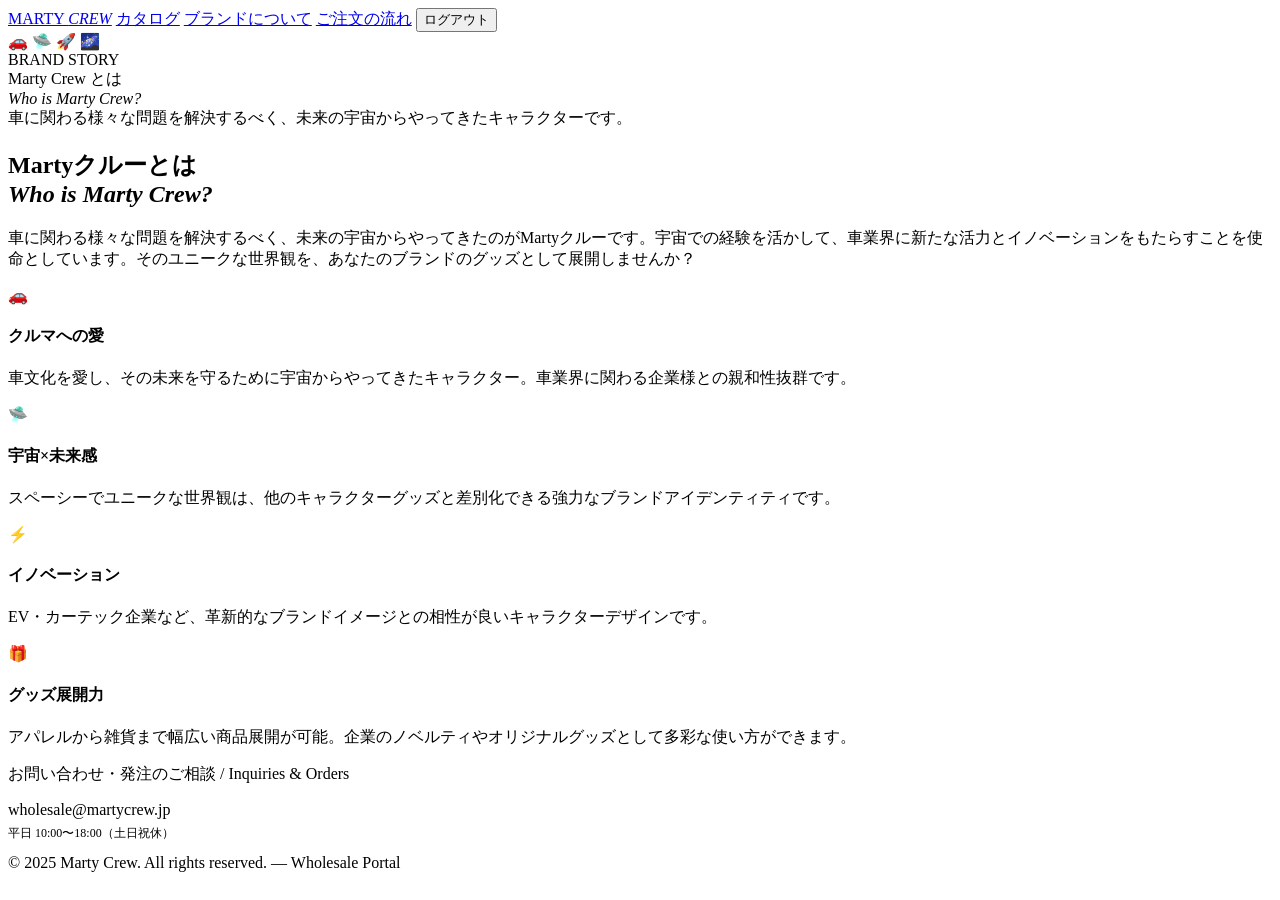
==== about.html @ 81300a0c "Add files via upload" ====
<!DOCTYPE html>
<html lang="ja">
<head>
<meta charset="UTF-8">
<meta name="viewport" content="width=device-width, initial-scale=1.0">
<title>ブランドについて | MARTY CREW Wholesale</title>
<link rel="stylesheet" href="css/style.css">
</head>
<body>

<!-- NAV -->
<nav>
  <a class="n-brand" href="catalog.html">MARTY <em>CREW</em></a>
  <a class="n-tab" id="nav-catalog" href="catalog.html">カタログ</a>
  <a class="n-tab on" id="nav-about" href="about.html">ブランドについて</a>
  <a class="n-tab" id="nav-flow" href="flow.html">ご注文の流れ</a>
  <button class="n-out" onclick="doLogout()">ログアウト</button>
</nav>

<!-- HERO -->
<div class="hero">
  <div class="hero-bg">🚗 🛸 🚀 🌌</div>
  <div class="hero-ov"></div>
  <div class="hero-c">
    <div class="hero-ey">BRAND STORY</div>
    <div class="hero-t">Marty Crew とは<br><em>Who is Marty Crew?</em></div>
    <div class="hero-d">車に関わる様々な問題を解決するべく、未来の宇宙からやってきたキャラクターです。</div>
  </div>
</div>

<!-- ABOUT -->
<div class="about-hero">
  <h2>Martyクルーとは<br><em>Who is Marty Crew?</em></h2>
  <p>車に関わる様々な問題を解決するべく、未来の宇宙からやってきたのがMartyクルーです。宇宙での経験を活かして、車業界に新たな活力とイノベーションをもたらすことを使命としています。そのユニークな世界観を、あなたのブランドのグッズとして展開しませんか？</p>
</div>

<div class="acards">
  <div class="acard">
    <div class="acard-icon">🚗</div>
    <h4>クルマへの愛</h4>
    <p>車文化を愛し、その未来を守るために宇宙からやってきたキャラクター。車業界に関わる企業様との親和性抜群です。</p>
  </div>
  <div class="acard">
    <div class="acard-icon">🛸</div>
    <h4>宇宙×未来感</h4>
    <p>スペーシーでユニークな世界観は、他のキャラクターグッズと差別化できる強力なブランドアイデンティティです。</p>
  </div>
  <div class="acard">
    <div class="acard-icon">⚡</div>
    <h4>イノベーション</h4>
    <p>EV・カーテック企業など、革新的なブランドイメージとの相性が良いキャラクターデザインです。</p>
  </div>
  <div class="acard">
    <div class="acard-icon">🎁</div>
    <h4>グッズ展開力</h4>
    <p>アパレルから雑貨まで幅広い商品展開が可能。企業のノベルティやオリジナルグッズとして多彩な使い方ができます。</p>
  </div>
</div>

<!-- CONTACT -->
<div class="contact">
  <p>お問い合わせ・発注のご相談 / Inquiries &amp; Orders</p>
  <div class="c-email">wholesale@martycrew.jp</div>
  <p style="margin-top:6px;font-size:12px;">平日 10:00〜18:00（土日祝休）</p>
</div>
<footer>© 2025 Marty Crew. All rights reserved. — Wholesale Portal</footer>

<script src="js/main.js"></script>
<script>checkAuth();</script>
</body>
</html>
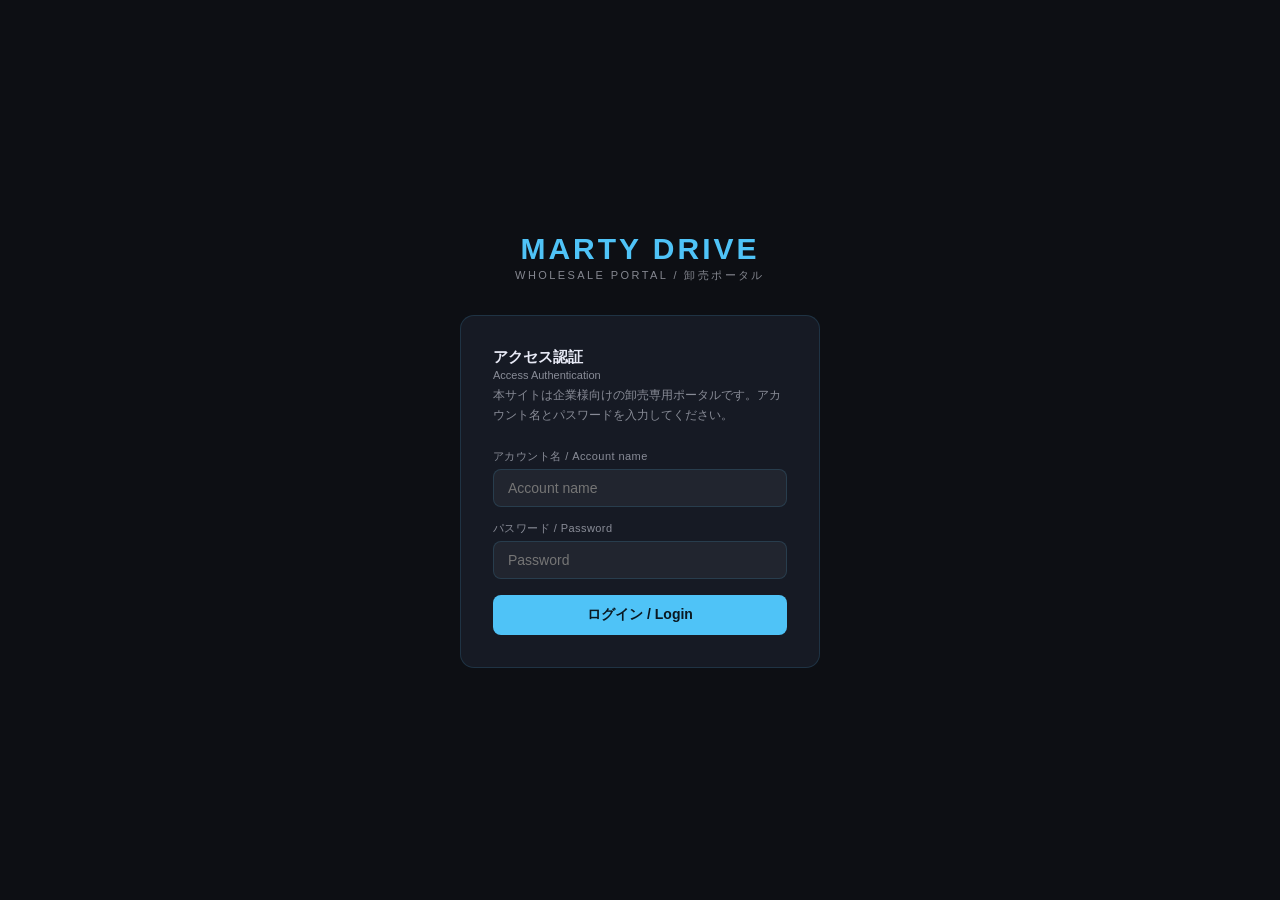
==== commit 5d1ad69f: "Add files via upload" ====
--- a/about.html
+++ b/about.html
@@ -3,14 +3,14 @@
 <head>
 <meta charset="UTF-8">
 <meta name="viewport" content="width=device-width, initial-scale=1.0">
-<title>ブランドについて | MARTY CREW Wholesale</title>
+<title>ブランドについて | MARTY DRIVE Wholesale</title>
 <link rel="stylesheet" href="css/style.css">
 </head>
 <body>
 
 <!-- NAV -->
 <nav>
-  <a class="n-brand" href="catalog.html">MARTY <em>CREW</em></a>
+  <a class="n-brand" href="catalog.html">MARTY <em>DRIVE</em></a>
   <a class="n-tab" id="nav-catalog" href="catalog.html">カタログ</a>
   <a class="n-tab on" id="nav-about" href="about.html">ブランドについて</a>
   <a class="n-tab" id="nav-flow" href="flow.html">ご注文の流れ</a>
@@ -23,15 +23,15 @@
   <div class="hero-ov"></div>
   <div class="hero-c">
     <div class="hero-ey">BRAND STORY</div>
-    <div class="hero-t">Marty Crew とは<br><em>Who is Marty Crew?</em></div>
+    <div class="hero-t">Marty Drive とは<br><em>Who is Marty Drive?</em></div>
     <div class="hero-d">車に関わる様々な問題を解決するべく、未来の宇宙からやってきたキャラクターです。</div>
   </div>
 </div>
 
 <!-- ABOUT -->
 <div class="about-hero">
-  <h2>Martyクルーとは<br><em>Who is Marty Crew?</em></h2>
-  <p>車に関わる様々な問題を解決するべく、未来の宇宙からやってきたのがMartyクルーです。宇宙での経験を活かして、車業界に新たな活力とイノベーションをもたらすことを使命としています。そのユニークな世界観を、あなたのブランドのグッズとして展開しませんか？</p>
+  <h2>Marty Driveとは<br><em>Who is Marty Drive?</em></h2>
+  <p>車に関わる様々な問題を解決するべく、未来の宇宙からやってきたのがMarty Driveです。宇宙での経験を活かして、車業界に新たな活力とイノベーションをもたらすことを使命としています。そのユニークな世界観を、あなたのブランドのグッズとして展開しませんか？</p>
 </div>
 
 <div class="acards">
@@ -60,10 +60,10 @@
 <!-- CONTACT -->
 <div class="contact">
   <p>お問い合わせ・発注のご相談 / Inquiries &amp; Orders</p>
-  <div class="c-email">wholesale@martycrew.jp</div>
+  <div class="c-email">wholesale@martydrive.jp</div>
   <p style="margin-top:6px;font-size:12px;">平日 10:00〜18:00（土日祝休）</p>
 </div>
-<footer>© 2025 Marty Crew. All rights reserved. — Wholesale Portal</footer>
+<footer>© 2025 Marty Drive. All rights reserved. — Wholesale Portal</footer>
 
 <script src="js/main.js"></script>
 <script>checkAuth();</script>
--- a/css/style.css
+++ b/css/style.css
@@ -0,0 +1,147 @@
+/* =========================================
+   MARTY CREW Wholesale Portal – Shared CSS
+   ========================================= */
+*{box-sizing:border-box;margin:0;padding:0;}
+:root{
+  --dark:#0d0f14;
+  --panel:#161a24;
+  --card:#1c2132;
+  --card2:#222840;
+  --accent:#4fc3f7;
+  --yellow:#f5c842;
+  --green:#3dd68c;
+  --border:rgba(79,195,247,0.15);
+  --border2:rgba(255,255,255,0.08);
+  --text:#e8eaf6;
+  --muted:rgba(232,234,246,0.55);
+}
+body{font-family:'Hiragino Sans','Yu Gothic UI','Meiryo',sans-serif;background:var(--dark);color:var(--text);min-height:100vh;font-size:14px;}
+
+/* NAV */
+nav{background:rgba(13,15,20,0.97);border-bottom:0.5px solid var(--border);display:flex;align-items:center;gap:10px;padding:0 1.5rem;height:50px;position:sticky;top:0;z-index:20;}
+.n-brand{font-size:16px;font-weight:700;color:var(--accent);letter-spacing:.07em;flex:1;text-decoration:none;}
+.n-brand em{color:var(--yellow);font-style:normal;}
+.n-tab{font-size:12px;color:var(--muted);padding:4px 10px;border-radius:6px;cursor:pointer;white-space:nowrap;text-decoration:none;display:inline-block;}
+.n-tab:hover,.n-tab.on{color:var(--accent);background:rgba(79,195,247,0.08);}
+.n-out{font-size:12px;color:var(--muted);cursor:pointer;margin-left:auto;text-decoration:none;border:none;background:none;}
+.n-out:hover{color:#f09595;}
+
+/* HERO */
+.hero{position:relative;height:300px;display:flex;align-items:flex-end;padding:2rem;overflow:hidden;background:var(--panel);}
+.hero-bg{position:absolute;inset:0;display:flex;align-items:center;justify-content:center;gap:2rem;font-size:90px;opacity:.06;}
+.hero-ov{position:absolute;inset:0;background:linear-gradient(to top,rgba(13,15,20,1) 0%,rgba(13,15,20,.45) 55%,rgba(13,15,20,.1) 100%);}
+.hero-c{position:relative;z-index:1;}
+.hero-ey{font-size:10px;color:var(--accent);letter-spacing:.2em;text-transform:uppercase;margin-bottom:10px;}
+.hero-t{font-size:30px;font-weight:700;line-height:1.25;margin-bottom:8px;}
+.hero-t em{color:var(--accent);font-style:normal;}
+.hero-d{font-size:12px;color:var(--muted);max-width:460px;line-height:1.8;margin-bottom:1.25rem;}
+.hero-btn{display:inline-block;border:0.5px solid var(--accent);color:var(--accent);border-radius:20px;padding:6px 20px;font-size:12px;cursor:pointer;background:transparent;text-decoration:none;}
+.hero-btn:hover{background:rgba(79,195,247,0.1);}
+
+/* CATALOG CONTROL */
+.ctrl{background:var(--panel);border-top:0.5px solid var(--border);border-bottom:0.5px solid var(--border);padding:1.25rem 1.5rem;}
+.ctrl-top{display:flex;align-items:flex-end;gap:1rem;margin-bottom:1rem;flex-wrap:wrap;}
+.ctrl-lbl{font-size:10px;color:var(--accent);letter-spacing:.15em;text-transform:uppercase;margin-bottom:3px;}
+.ctrl-ttl{font-size:16px;font-weight:700;}
+.s-wrap{position:relative;margin-left:auto;}
+.s-inp{width:240px;background:rgba(255,255,255,0.06);border:0.5px solid var(--border);border-radius:8px;padding:8px 14px 8px 34px;color:var(--text);font-size:13px;outline:none;}
+.s-inp:focus{border-color:var(--accent);}
+.s-ico{position:absolute;left:10px;top:50%;transform:translateY(-50%);color:var(--muted);font-size:15px;}
+.pills{display:flex;gap:8px;flex-wrap:wrap;}
+.pill{font-size:12px;padding:5px 16px;border-radius:20px;border:0.5px solid var(--border2);background:transparent;color:var(--muted);cursor:pointer;}
+.pill:hover{border-color:var(--accent);color:var(--accent);}
+.pill.on{background:rgba(79,195,247,0.13);border-color:var(--accent);color:var(--accent);}
+
+/* PRODUCT GRID */
+.gwrap{padding:1.5rem;}
+.grid{display:grid;grid-template-columns:repeat(auto-fill,minmax(220px,1fr));gap:16px;}
+.pcard{background:var(--card);border:0.5px solid var(--border2);border-radius:14px;overflow:hidden;display:flex;flex-direction:column;transition:border-color .15s,transform .15s;}
+.pcard:hover{border-color:var(--accent);transform:translateY(-2px);}
+.pcard-img{height:170px;background:linear-gradient(145deg,#1c2230,#141826);display:flex;align-items:center;justify-content:center;font-size:60px;position:relative;}
+.pcard-new{position:absolute;top:8px;left:8px;background:var(--green);color:#0a2015;font-size:9px;font-weight:700;padding:2px 8px;border-radius:10px;}
+.pcard-body{padding:14px 14px 0;}
+.pcard-cat{font-size:11px;color:var(--accent);margin-bottom:4px;}
+.pcard-name{font-size:15px;font-weight:700;margin-bottom:6px;line-height:1.4;}
+.pcard-desc{font-size:12px;color:var(--muted);line-height:1.6;margin-bottom:12px;}
+.price-box{display:flex;gap:0;border-top:0.5px solid var(--border2);margin:0;}
+.pb{flex:1;padding:10px 14px;}
+.pb-lbl{font-size:10px;color:var(--muted);margin-bottom:4px;}
+.pb-val{font-size:14px;font-weight:700;color:var(--text);}
+.pb-val.whl{color:var(--yellow);}
+.pb-divider{width:0.5px;background:var(--border2);flex-shrink:0;}
+.lot-row{padding:8px 14px;font-size:11px;color:var(--muted);}
+.lot-row b{color:var(--text);}
+.detail-btn{margin:0 14px 14px;background:rgba(79,195,247,0.1);border:0.5px solid var(--border);color:var(--accent);border-radius:8px;padding:9px;font-size:13px;cursor:pointer;width:calc(100% - 28px);text-align:center;display:block;text-decoration:none;}
+.detail-btn:hover{background:rgba(79,195,247,0.18);}
+.no-r{padding:3rem;text-align:center;color:var(--muted);font-size:14px;grid-column:1/-1;}
+
+/* MODAL */
+.mback{display:none;position:fixed;inset:0;background:rgba(5,8,18,0.9);z-index:100;align-items:flex-start;justify-content:center;padding:1.5rem 1rem;overflow-y:auto;}
+.mback.on{display:flex;}
+.modal{background:var(--card);border:0.5px solid var(--border);border-radius:16px;width:100%;max-width:860px;position:relative;margin:auto;}
+.mclose-btn{position:absolute;top:12px;right:12px;width:30px;height:30px;border-radius:50%;background:rgba(255,255,255,0.1);border:none;color:var(--text);font-size:16px;cursor:pointer;display:flex;align-items:center;justify-content:center;z-index:2;}
+.mclose-btn:hover{background:rgba(255,255,255,0.18);}
+.modal-inner{display:flex;min-height:400px;}
+.m-imgs{width:55%;flex-shrink:0;padding:1.25rem;display:flex;flex-direction:column;gap:10px;}
+.m-img-main{border-radius:10px;height:220px;background:linear-gradient(145deg,#1c2230,#141826);display:flex;align-items:center;justify-content:center;font-size:80px;}
+.m-img-sub{border-radius:10px;height:160px;background:linear-gradient(145deg,#16192a,#111523);display:flex;align-items:center;justify-content:center;font-size:60px;opacity:.7;}
+.m-info{flex:1;padding:1.5rem 1.5rem 1.5rem 0;border-left:0.5px solid var(--border2);}
+.m-cat{font-size:11px;color:var(--accent);margin-bottom:6px;}
+.m-title{font-size:22px;font-weight:700;margin-bottom:10px;line-height:1.3;}
+.m-tags{display:flex;gap:8px;margin-bottom:12px;flex-wrap:wrap;}
+.m-tag{font-size:11px;padding:3px 12px;border-radius:10px;border:0.5px solid var(--border);}
+.m-tag.t1{color:var(--accent);background:rgba(79,195,247,0.1);}
+.m-tag.t2{color:var(--green);background:rgba(61,214,140,0.1);}
+.m-tag.tnew{color:var(--yellow);background:rgba(245,200,66,0.1);border-color:rgba(245,200,66,0.2);}
+.m-desc{font-size:12px;color:var(--muted);line-height:1.8;margin-bottom:4px;}
+.m-note{font-size:11px;color:var(--muted);margin-bottom:16px;}
+.m-price-row{display:flex;gap:8px;margin-bottom:16px;}
+.m-pb{flex:1;background:var(--card2);border-radius:8px;padding:10px 12px;}
+.m-pb-lbl{font-size:10px;color:var(--muted);margin-bottom:4px;}
+.m-pb-val{font-size:16px;font-weight:700;}
+.m-pb-val.whl{color:var(--yellow);}
+.m-pb-val.lot{color:var(--green);}
+.m-section{margin-bottom:14px;}
+.m-section-ttl{font-size:13px;font-weight:700;margin-bottom:8px;}
+.m-color-box{background:var(--card2);border-radius:8px;padding:10px 12px;font-size:12px;color:var(--muted);line-height:1.7;}
+.m-spec-row{font-size:12px;color:var(--muted);margin-bottom:4px;}
+
+/* ABOUT */
+.about-hero{padding:2.5rem 2rem;text-align:center;}
+.about-hero h2{font-size:22px;font-weight:700;margin-bottom:1rem;}
+.about-hero h2 em{color:var(--accent);font-style:normal;}
+.about-hero p{font-size:13px;color:var(--muted);line-height:1.9;max-width:540px;margin:0 auto;}
+.acards{display:grid;grid-template-columns:repeat(auto-fill,minmax(190px,1fr));gap:12px;padding:0 1.5rem 2rem;}
+.acard{background:var(--card);border:0.5px solid var(--border2);border-radius:12px;padding:1.25rem;}
+.acard-icon{font-size:26px;margin-bottom:.75rem;}
+.acard h4{font-size:13px;font-weight:700;margin-bottom:5px;color:var(--accent);}
+.acard p{font-size:12px;color:var(--muted);line-height:1.7;}
+
+/* FLOW */
+.flow-wrap{padding:1.5rem 2rem 2.5rem;}
+.flow-wrap h3{font-size:16px;font-weight:700;margin-bottom:1.25rem;}
+.steps{display:flex;flex-direction:column;gap:12px;}
+.step{display:flex;gap:14px;}
+.step-n{width:28px;height:28px;border-radius:50%;background:rgba(79,195,247,0.1);border:0.5px solid var(--accent);display:flex;align-items:center;justify-content:center;font-size:12px;font-weight:700;color:var(--accent);flex-shrink:0;}
+.step h5{font-size:13px;font-weight:700;margin-bottom:3px;}
+.step p{font-size:12px;color:var(--muted);line-height:1.6;}
+
+/* CONTACT / FOOTER */
+.contact{background:var(--panel);border-top:0.5px solid var(--border);padding:2rem 1.5rem;text-align:center;}
+.contact p{color:var(--muted);font-size:13px;margin-bottom:6px;}
+.c-email{color:var(--accent);font-size:15px;font-weight:700;}
+footer{padding:.75rem 1.5rem;text-align:center;font-size:11px;color:var(--muted);border-top:0.5px solid var(--border);}
+
+/* LOGIN PAGE */
+.login-page{display:flex;flex-direction:column;align-items:center;justify-content:center;min-height:100vh;padding:2rem;}
+.l-brand{font-size:30px;font-weight:700;color:var(--accent);letter-spacing:.1em;margin-bottom:2px;}
+.l-sub{font-size:11px;color:var(--muted);letter-spacing:.22em;text-transform:uppercase;margin-bottom:2rem;}
+.l-box{background:var(--panel);border:0.5px solid var(--border);border-radius:14px;padding:2rem;width:100%;max-width:360px;}
+.l-box h2{font-size:15px;font-weight:700;margin-bottom:4px;}
+.l-box p{font-size:12px;color:var(--muted);margin-bottom:1.5rem;line-height:1.7;}
+.fl{font-size:11px;color:var(--muted);letter-spacing:.04em;margin-bottom:5px;}
+.fi{width:100%;background:rgba(255,255,255,0.05);border:0.5px solid var(--border);border-radius:8px;padding:10px 14px;color:var(--text);font-size:14px;margin-bottom:14px;outline:none;}
+.fi:focus{border-color:var(--accent);}
+.l-btn{width:100%;background:var(--accent);color:#0a1820;border:none;border-radius:8px;padding:11px;font-size:14px;font-weight:700;cursor:pointer;margin-top:2px;}
+.l-btn:hover{background:#81d4fa;}
+.l-err{font-size:12px;color:#f09595;margin-top:10px;text-align:center;display:none;}
